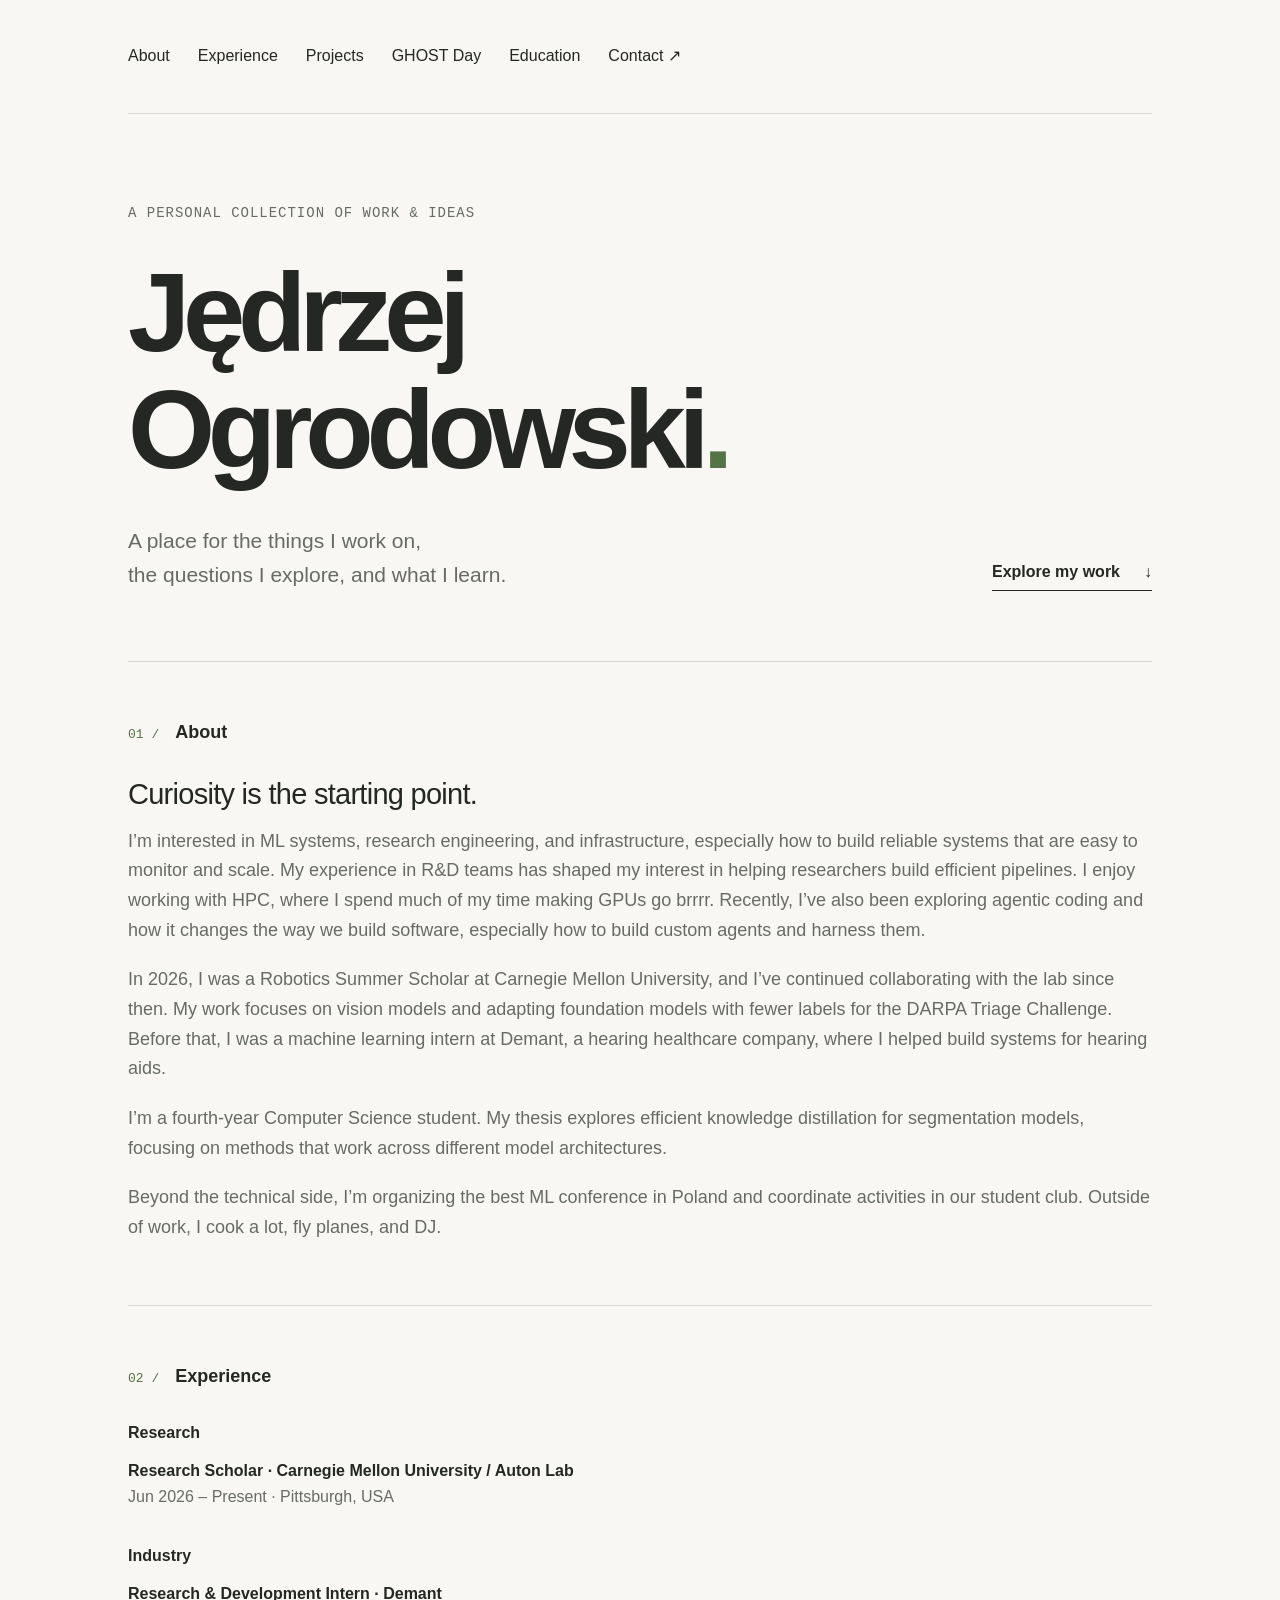
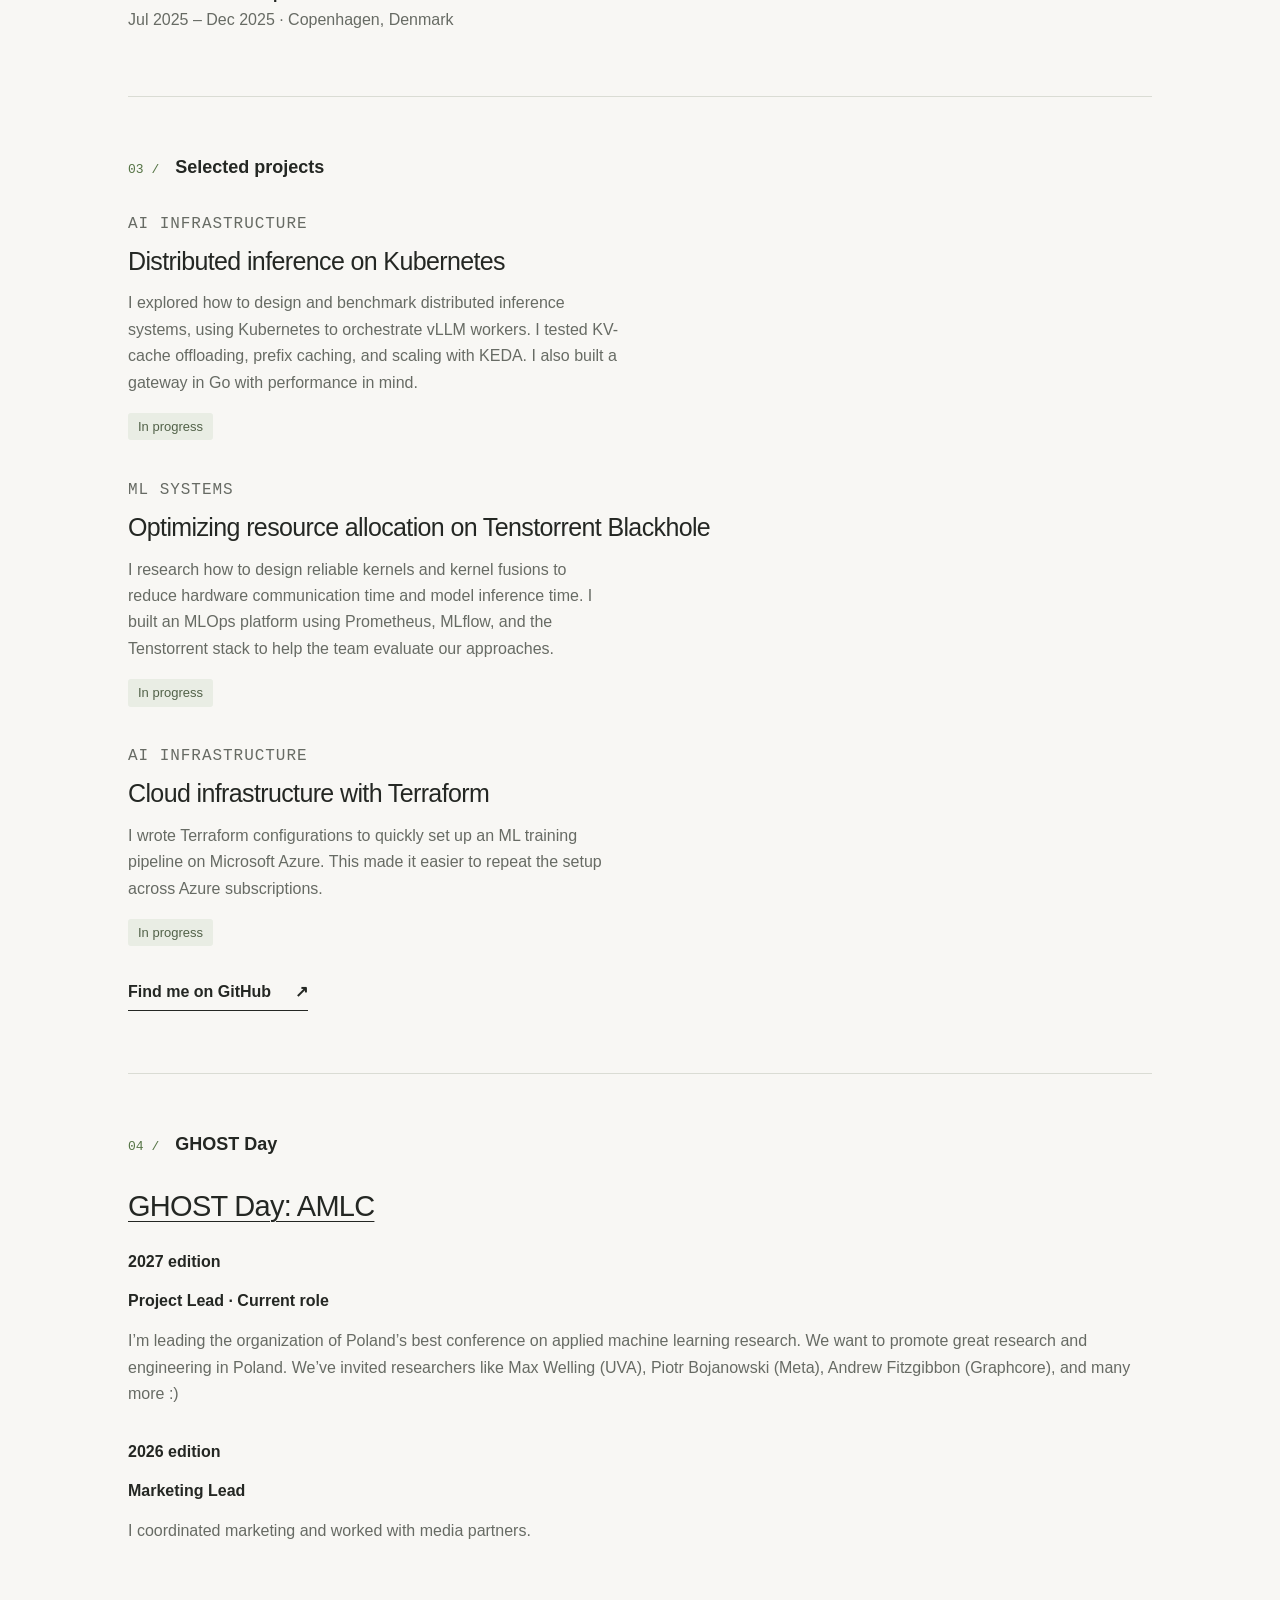
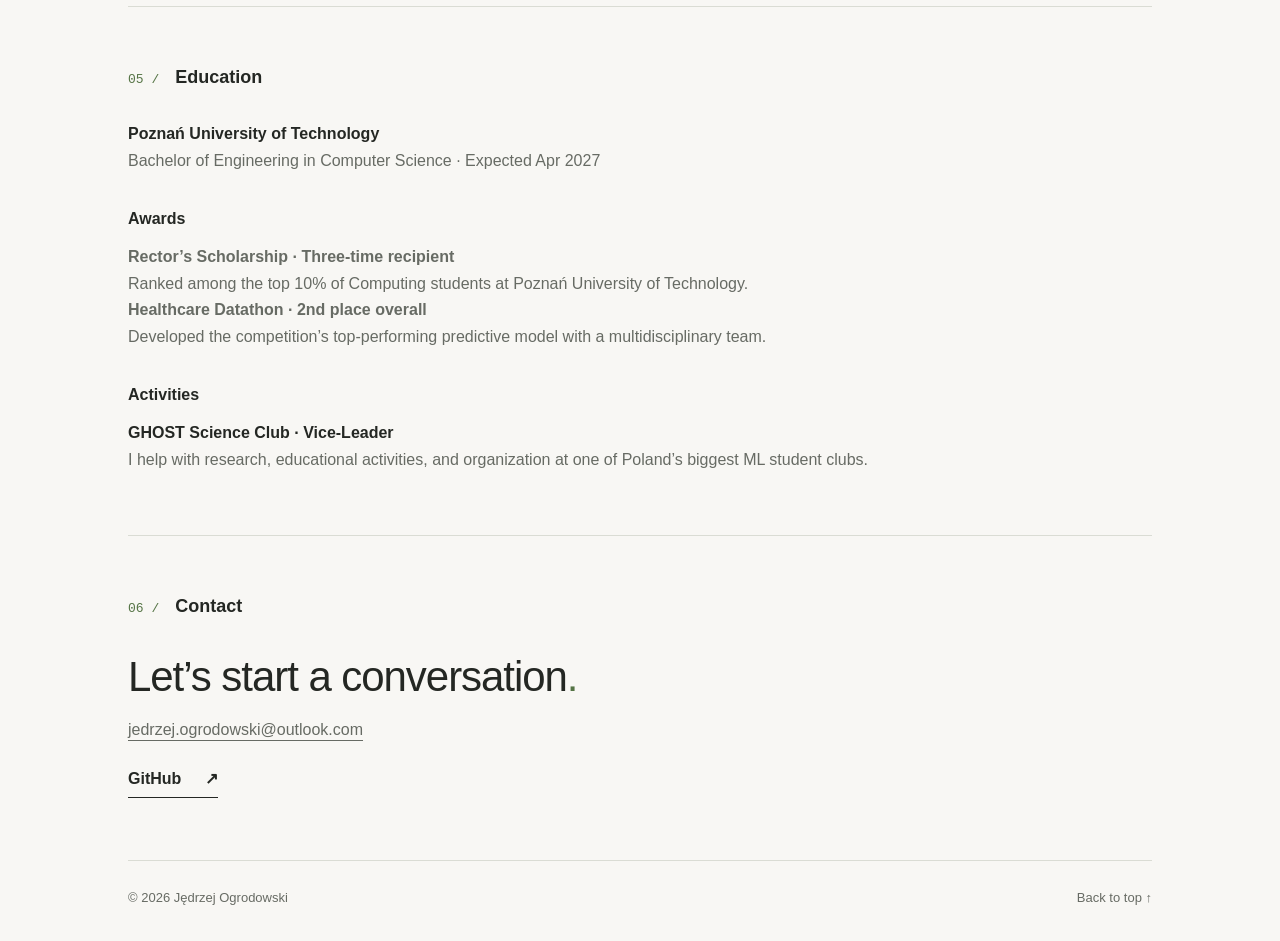
==== index.html @ 7a18b532 "Add personal portfolio website" ====
<!doctype html>
<html lang="en">
<head>
  <meta charset="utf-8">
  <meta name="viewport" content="width=device-width, initial-scale=1">
  <meta name="description" content="Jędrzej Ogrodowski — projects, notes, and experience.">
  <title>Jędrzej Ogrodowski — Portfolio</title>
  <link rel="stylesheet" href="styles.css">
</head>
<body>
  <a class="skip-link" href="#main">Skip to content</a>
  <div class="page">
    <header class="site-header">
      <nav aria-label="Main navigation">
        <a href="#about">About</a><a href="#experience">Experience</a><a href="#projects">Projects</a><a href="#ghost-day">GHOST Day</a><a href="#education">Education</a><a href="#contact">Contact <span aria-hidden="true">↗</span></a>
      </nav>
    </header>
    <main id="main">
      <section class="hero" aria-labelledby="intro-title">
        <p class="eyebrow">A personal collection of work & ideas</p>
        <h1 id="intro-title">Jędrzej<br>Ogrodowski<span class="accent">.</span></h1>
        <div class="hero-bottom">
          <p class="intro">A place for the things I work on,<br class="desktop-break"> the questions I explore, and what I learn.</p>
          <a class="text-link" href="#projects">Explore my work <span aria-hidden="true">↓</span></a>
        </div>
      </section>
      <section class="section about" id="about" aria-labelledby="about-title">
        <div class="section-label"><span>01 /</span><h2 id="about-title">About</h2></div>
        <div class="section-body">
          <h3>Curiosity is the starting point.</h3>
          <p>I’m interested in ML systems, research engineering, and infrastructure, especially how to build reliable systems that are easy to monitor and scale. My experience in R&amp;D teams has shaped my interest in helping researchers build efficient pipelines. I enjoy working with HPC, where I spend much of my time making GPUs go brrrr. Recently, I’ve also been exploring agentic coding and how it changes the way we build software, especially how to build custom agents and harness them.</p>
          <p>In 2026, I was a Robotics Summer Scholar at Carnegie Mellon University, and I’ve continued collaborating with the lab since then. My work focuses on vision models and adapting foundation models with fewer labels for the DARPA Triage Challenge. Before that, I was a machine learning intern at Demant, a hearing healthcare company, where I helped build systems for hearing aids.</p>
          <p>I’m a fourth-year Computer Science student. My thesis explores efficient knowledge distillation for segmentation models, focusing on methods that work across different model architectures.</p>
          <p>Beyond the technical side, I’m organizing the best ML conference in Poland and coordinate activities in our student club. Outside of work, I cook a lot, fly planes, and DJ.</p>
        </div>
      </section>
      <div class="background-grid">
        <section class="background-column" id="experience" aria-labelledby="experience-title">
          <div class="section-label"><span>02 /</span><h2 id="experience-title">Experience</h2></div>
          <div class="cv-row"><h4>Research</h4><div>
            <p><strong>Research Scholar · Carnegie Mellon University / Auton Lab</strong><br><span class="muted">Jun 2026 – Present · Pittsburgh, USA</span></p>
          </div></div>
          <div class="cv-row"><h4>Industry</h4><div>
            <p><strong>Research &amp; Development Intern · Demant</strong><br><span class="muted">Jul 2025 – Dec 2025 · Copenhagen, Denmark</span></p>
          </div></div>
        </section>
      </div>
      <section class="section" id="projects" aria-labelledby="projects-title">
        <div class="section-label"><span>03 /</span><h2 id="projects-title">Selected projects</h2></div>
        <div class="section-body">
          <article class="project-row">
            <div><p class="small-label">AI Infrastructure</p><h3>Distributed inference on Kubernetes</h3><p>I explored how to design and benchmark distributed inference systems, using Kubernetes to orchestrate vLLM workers. I tested KV-cache offloading, prefix caching, and scaling with KEDA. I also built a gateway in Go with performance in mind.</p><span class="status">In progress</span></div>
          </article>
          <article class="project-row">
            <div><p class="small-label">ML Systems</p><h3>Optimizing resource allocation on Tenstorrent Blackhole</h3><p>I research how to design reliable kernels and kernel fusions to reduce hardware communication time and model inference time. I built an MLOps platform using Prometheus, MLflow, and the Tenstorrent stack to help the team evaluate our approaches.</p><span class="status">In progress</span></div>
          </article>
          <article class="project-row">
            <div>
              <p class="small-label">AI Infrastructure</p>
              <h3>Cloud infrastructure with Terraform</h3>
              <p>I wrote Terraform configurations to quickly set up an ML training pipeline on Microsoft Azure. This made it easier to repeat the setup across Azure subscriptions.</p><span class="status">In progress</span>
            </div>
          </article>
          <a class="text-link" href="https://github.com/OgrodowskiJedrzej">Find me on GitHub <span aria-hidden="true">↗</span></a>
        </div>
      </section>
      <section class="section" id="ghost-day" aria-labelledby="ghost-day-title">
        <div class="section-label"><span>04 /</span><h2 id="ghost-day-title">GHOST Day</h2></div>
        <div class="section-body">
          <h3><a href="https://ghostday.pl">GHOST Day: AMLC</a></h3>
          <div class="cv-row"><h4>2027 edition</h4><div>
            <p><strong>Project Lead · Current role</strong></p>
            <p class="muted">I’m leading the organization of Poland’s best conference on applied machine learning research. We want to promote great research and engineering in Poland. We’ve invited researchers like Max Welling (UVA), Piotr Bojanowski (Meta), Andrew Fitzgibbon (Graphcore), and many more :)</p>
          </div></div>
          <div class="cv-row"><h4>2026 edition</h4><div>
            <p><strong>Marketing Lead</strong></p>
            <p class="muted">I coordinated marketing and worked with media partners.</p>
          </div></div>
        </div>
      </section>
      <div class="background-grid">
        <section class="background-column" id="education" aria-labelledby="education-title">
          <div class="section-label"><span>05 /</span><h2 id="education-title">Education</h2></div>
          <div class="cv-row"><div>
            <p><strong>Poznań University of Technology</strong><br><span class="muted">Bachelor of Engineering in Computer Science · Expected Apr 2027</span></p>
          </div></div>
          <div class="education-entry">
          <div class="cv-row"><h4>Awards</h4><p class="muted"><strong>Rector’s Scholarship · Three-time recipient</strong><br>Ranked among the top 10% of Computing students at Poznań University of Technology.<br><strong>Healthcare Datathon · 2nd place overall</strong><br>Developed the competition’s top-performing predictive model with a multidisciplinary team.</p></div>
          <div class="cv-row"><h4>Activities</h4><div>
            <p><strong>GHOST Science Club · Vice-Leader</strong><br><span class="muted">I help with research, educational activities, and organization at one of Poland’s biggest ML student clubs.</span></p>
          </div></div>
          </div>
        </section>
      </div>
      <section class="section contact" id="contact" aria-labelledby="contact-title">
        <div class="section-label"><span>06 /</span><h2 id="contact-title">Contact</h2></div>
        <div class="section-body"><h3>Let’s start a conversation<span class="accent">.</span></h3><p><a href="mailto:jedrzej.ogrodowski@outlook.com">jedrzej.ogrodowski@outlook.com</a></p><a class="text-link" href="https://github.com/OgrodowskiJedrzej">GitHub <span aria-hidden="true">↗</span></a></div>
      </section>
    </main>
    <footer><span>© 2026 Jędrzej Ogrodowski</span><a href="#intro-title">Back to top ↑</a></footer>
  </div>
</body>
</html>
---- styles.css ----
:root {
  color-scheme: light;
  --paper: #f8f7f4;
  --ink: #242723;
  --muted: #676b64;
  --line: #dadcd4;
  --accent: #557445;
}
* { box-sizing: border-box; }
html { scroll-behavior: smooth; scroll-padding-top: 28px; }
body { margin: 0; background: var(--paper); color: var(--ink); font-family: -apple-system, BlinkMacSystemFont, "Segoe UI", sans-serif; font-size: 18px; line-height: 1.65; -webkit-font-smoothing: antialiased; }
a { color: inherit; text-decoration-thickness: 1px; text-underline-offset: 5px; }
a:hover { color: var(--accent); }
a:focus-visible { outline: 2px solid var(--accent); outline-offset: 6px; border-radius: 2px; }
::selection { background: #dce5d4; }
.page { max-width: 1120px; margin: auto; padding: 0 48px; }
.site-header { min-height: 114px; display: flex; align-items: center; justify-content: space-between; gap: 24px; border-bottom: 1px solid var(--line); }
.wordmark { font-size: 32px; font-weight: 750; letter-spacing: -2px; text-decoration: none; }
.wordmark span, .accent { color: var(--accent); }
nav { display: flex; flex-wrap: wrap; gap: 28px; font-size: 16px; }
nav a { text-decoration: none; }
.hero { padding: 88px 0 70px; }
.eyebrow, .small-label, .section-label > span, .item-number { font-family: ui-monospace, SFMono-Regular, Consolas, monospace; }
.eyebrow { font-size: 14px; letter-spacing: .07em; text-transform: uppercase; color: var(--muted); margin: 0 0 30px; }
h1 { font-size: clamp(60px, 9vw, 112px); line-height: 1.04; letter-spacing: -.065em; font-weight: 550; margin: 0; }
.hero-bottom { display: flex; justify-content: space-between; align-items: flex-end; gap: 30px; margin-top: 36px; }
.intro { color: var(--muted); font-size: 21px; line-height: 1.6; margin: 0; }
.text-link { display: inline-flex; align-items: center; gap: 24px; font-size: 16px; font-weight: 600; text-decoration: none; padding-bottom: 5px; border-bottom: 1px solid var(--ink); }
.section { display: grid; grid-template-columns: 1fr; gap: 28px; padding: 56px 0 62px; border-top: 1px solid var(--line); }
.section-label { display: flex; gap: 16px; align-items: baseline; }
.section-label > span { font-size: 13px; color: var(--accent); white-space: nowrap; }
h2 { margin: 0; font-size: 18px; font-weight: 600; }
h3 { margin: 0 0 13px; font-size: 29px; font-weight: 500; line-height: 1.3; letter-spacing: -.025em; }
p { margin: 0 0 20px; }
.section-body > p, .project-row p, .writing-row p { color: var(--muted); }
.small-label { font-size: 12px; letter-spacing: .06em; text-transform: uppercase; color: var(--muted); }
.placeholder { border-left: 2px solid #bbc9b1; padding-left: 20px; margin: 28px 0; }
.placeholder p { font-size: 16px; color: var(--muted); margin: 8px 0 0; }
.interests p { margin: 6px 0 0; font-size: 16px; }
.muted { color: var(--muted); }
.section-intro { margin-bottom: 30px; }
.project-row { display: grid; grid-template-columns: 1fr; padding: 0; }
.project-row + .project-row { margin-top: 36px; }
.item-number { padding-top: 4px; color: var(--muted); font-size: 13px; }
.project-row .small-label { margin-bottom: 8px; }
.project-row h3 { font-size: 25px; }
.project-row p { font-size: 16px; max-width: 490px; margin-bottom: 15px; }
.status { display: inline-block; font-size: 13px; color: #526249; background: #e9ede4; padding: 3px 10px; border-radius: 3px; }
.project-row + .text-link { margin-top: 32px; }
.writing-row { display: flex; justify-content: space-between; gap: 24px; text-decoration: none; }
.writing-row h3 { margin: 9px 0; font-size: 26px; }
.writing-row p { font-size: 16px; margin: 0; }
.row-arrow { font-size: 29px; color: var(--accent); }
.background-grid { display: grid; grid-template-columns: 1fr; gap: 48px; padding: 56px 0 62px; border-top: 1px solid var(--line); }
.background-column { min-width: 0; }
.background-column .section-label { margin-bottom: 28px; }
.background-column .cv-row { grid-template-columns: 1fr; gap: 12px; }
.cv-row p + p { margin-top: 14px; }
.skills-content p { font-size: 16px; margin: 0; }
.cv-row { display: grid; grid-template-columns: 1fr; gap: 12px; padding: 0; }
.cv-row + .cv-row { margin-top: 32px; }
.section-body > h3 + .cv-row { margin-top: 24px; }
.section-body > p:last-child { margin-bottom: 0; }
h4 { font-size: 16px; font-weight: 600; margin: 0; }
.cv-row p { font-size: 16px; margin: 0; }
.availability-note { font-size: 14px; margin: 20px 0 0; }
.contact h3 { font-size: clamp(28px, 4vw, 42px); max-width: 450px; }
.contact p { font-size: 16px; max-width: 430px; }
footer { border-top: 1px solid var(--line); padding: 26px 0 32px; display: flex; justify-content: space-between; gap: 20px; font-size: 13px; color: var(--muted); }
footer a { text-decoration: none; }
.skip-link { position: absolute; left: 16px; top: -100px; padding: 10px 16px; background: var(--ink); color: white; z-index: 1; }
.skip-link:focus { top: 12px; }
.article-header { padding: 70px 0 36px; }
.article-header h1 { font-size: clamp(40px, 6vw, 68px); letter-spacing: -.045em; line-height: 1.12; max-width: 750px; margin: 24px 0; }
.article-content { max-width: 650px; margin: 0 auto; padding: 10px 0 80px; }
.article-content p, .article-content li { color: var(--muted); }
.article-content h2 { font-size: 27px; letter-spacing: -.02em; margin: 36px 0 16px; }
.article-content ul { padding-left: 22px; }
.article-content li { margin-bottom: 10px; }
@media (max-width: 760px) {
  .background-grid { grid-template-columns: 1fr; gap: 36px; padding: 34px 0 42px; }
  .page { padding: 0 26px; }
  .site-header { min-height: 90px; }
  nav { gap: 18px; font-size: 14px; }
  .hero { padding: 60px 0 48px; }
  .hero-bottom { display: block; }
  .hero-bottom .text-link { margin-top: 26px; }
  .intro { font-size: 18px; }
  .section { grid-template-columns: 1fr; gap: 28px; padding: 34px 0 42px; }
  .section-label { gap: 12px; }
  .article-header { padding-top: 44px; }
}
@media (max-width: 420px) {
  .page { padding: 0 20px; }
  .site-header { align-items: flex-start; padding: 20px 0; gap: 16px; }
  .wordmark { line-height: 1; }
  nav { max-width: 230px; justify-content: flex-end; gap: 10px 16px; }
  h1 { font-size: clamp(42px, 13.3vw, 56px); }
  .eyebrow { font-size: 12px; }
  .desktop-break { display: none; }
  .cv-row { grid-template-columns: 1fr; gap: 6px; }
  footer { flex-direction: column; gap: 10px; }
}
@media (prefers-reduced-motion: reduce) {
  html { scroll-behavior: auto; }
}

.education-entry { margin-top: 32px; }
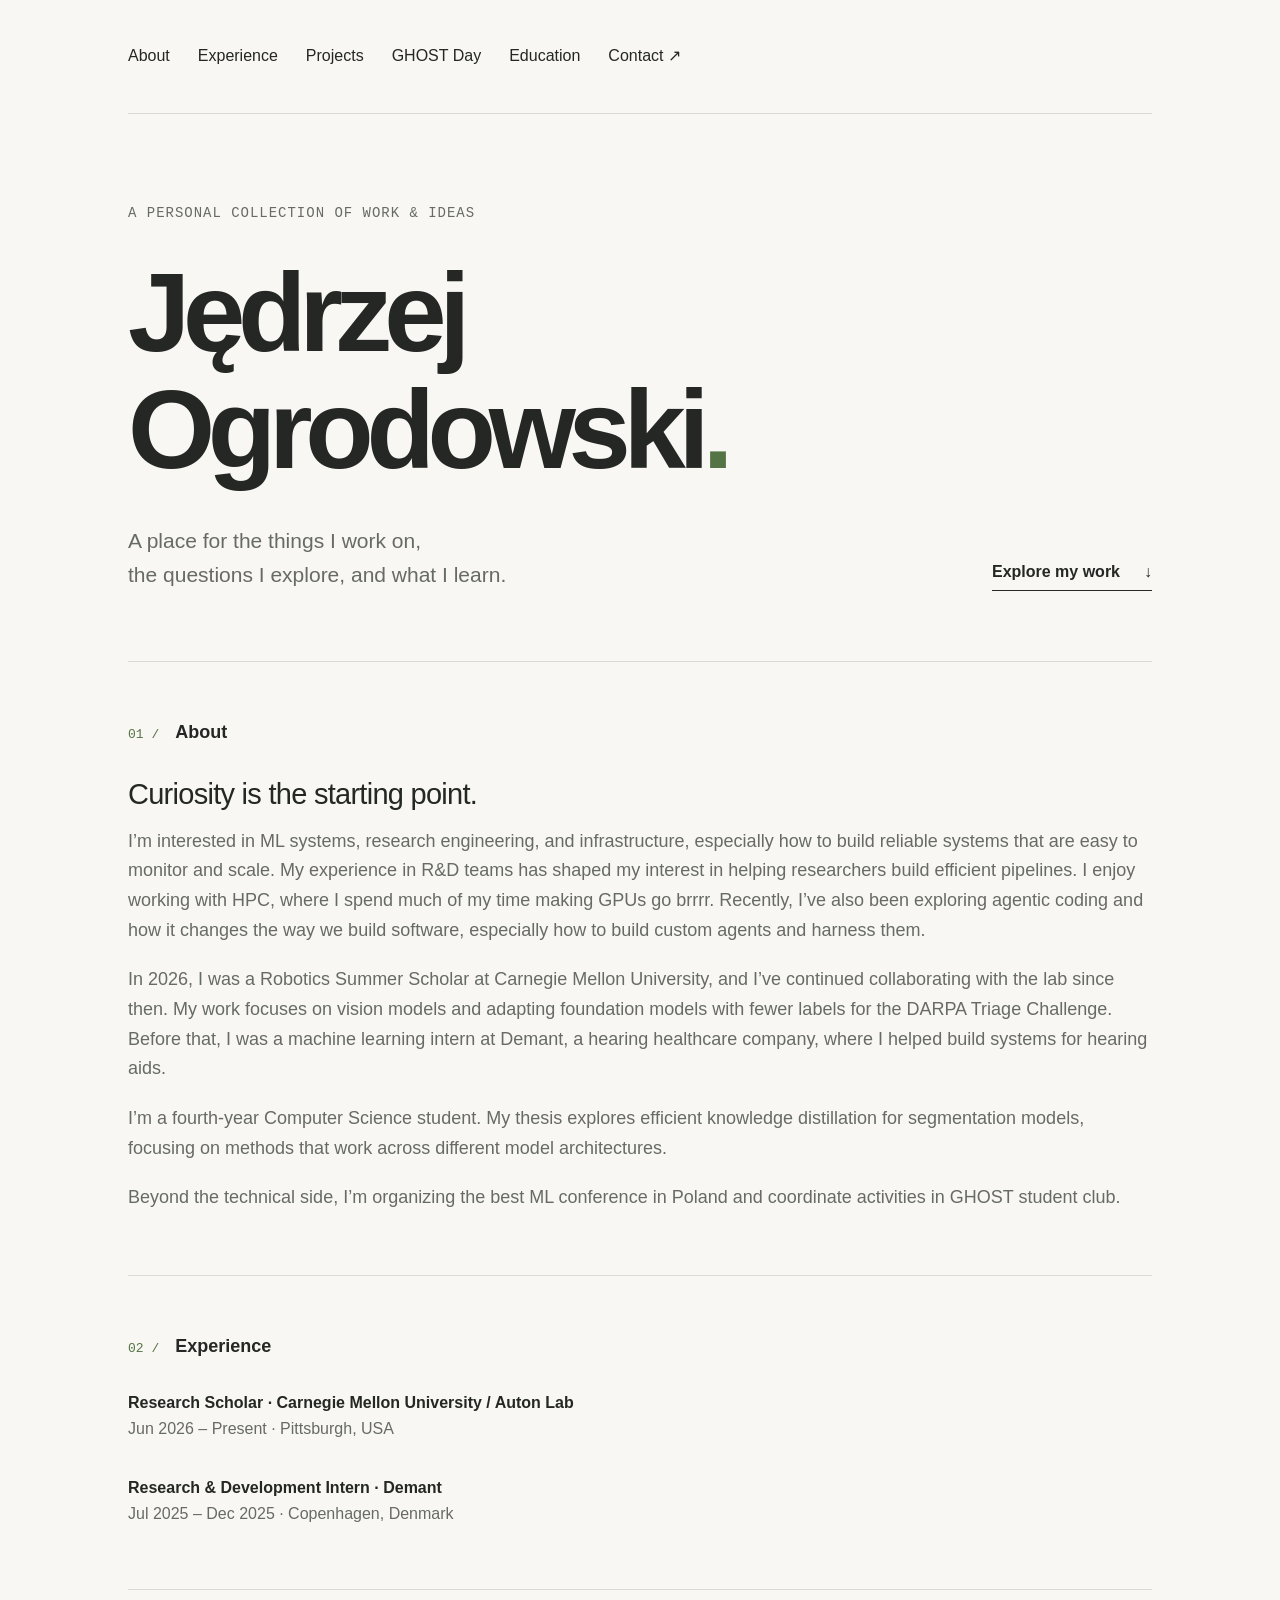
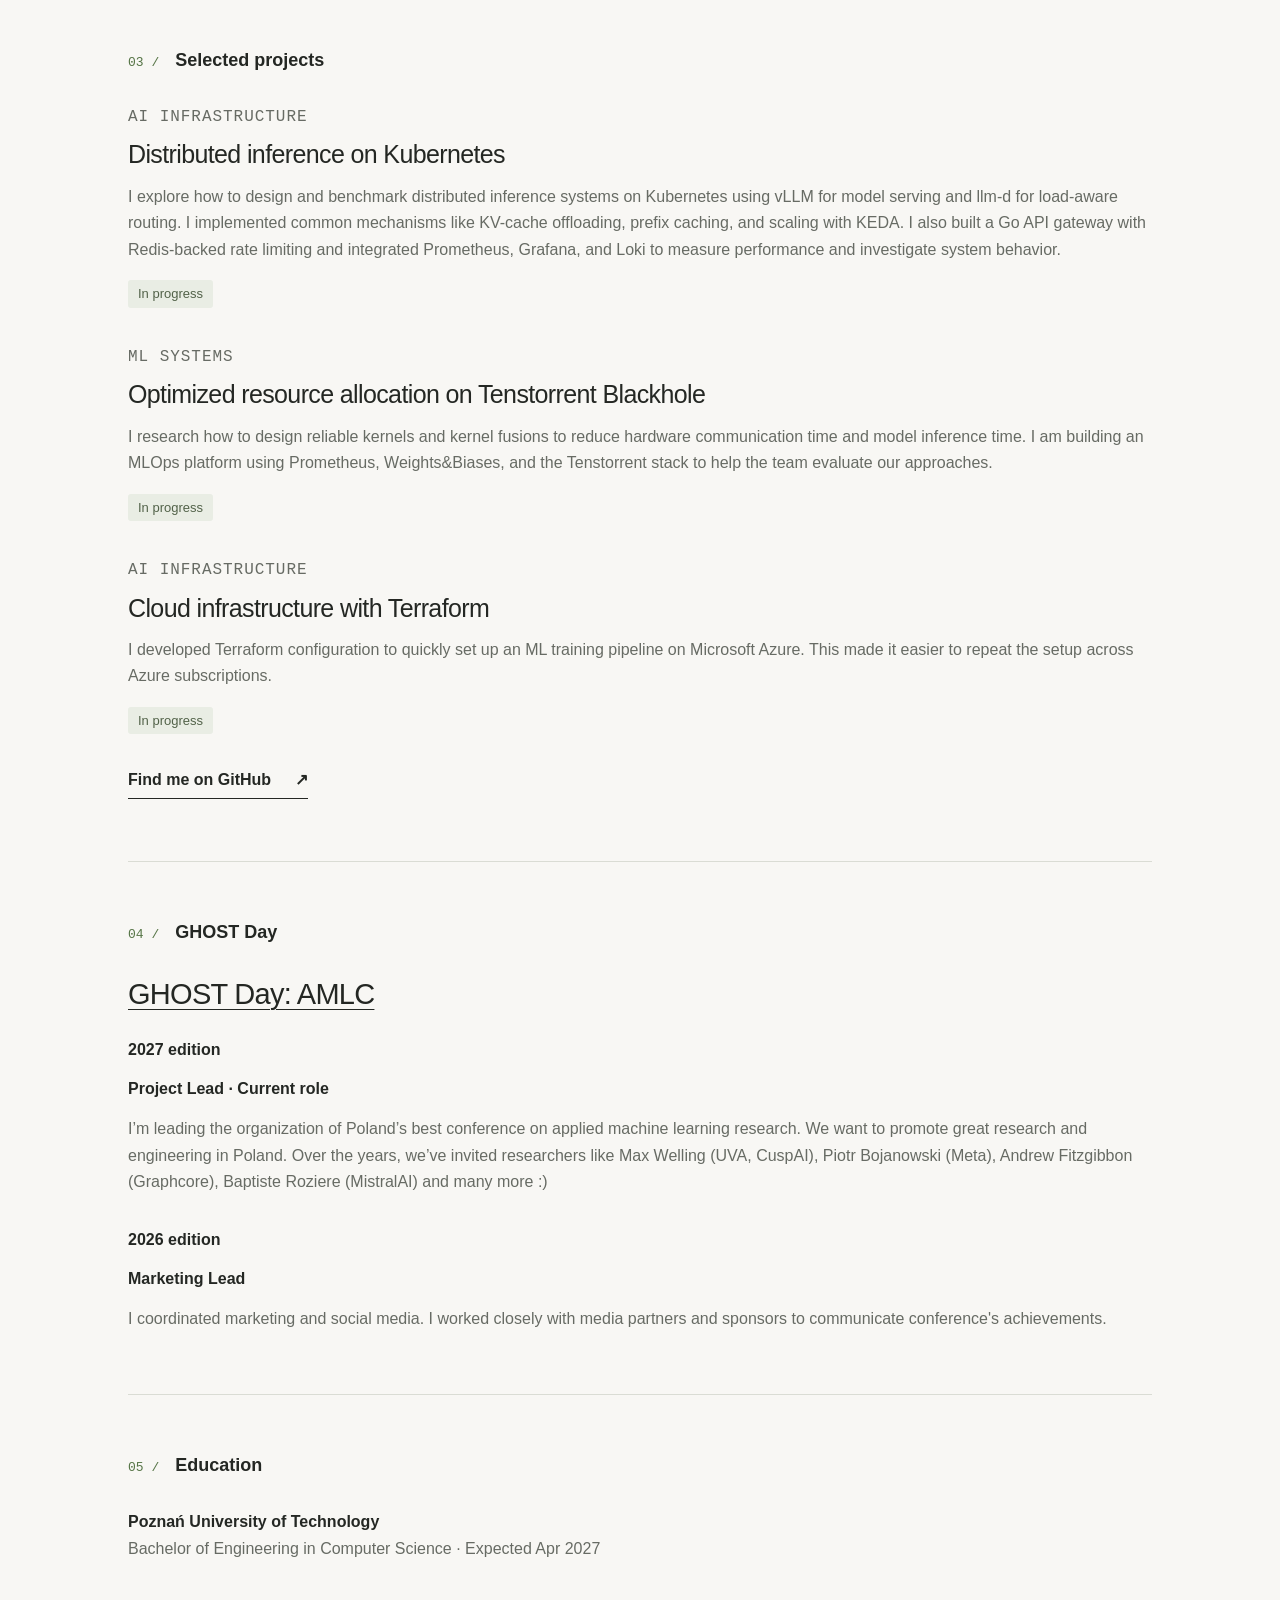
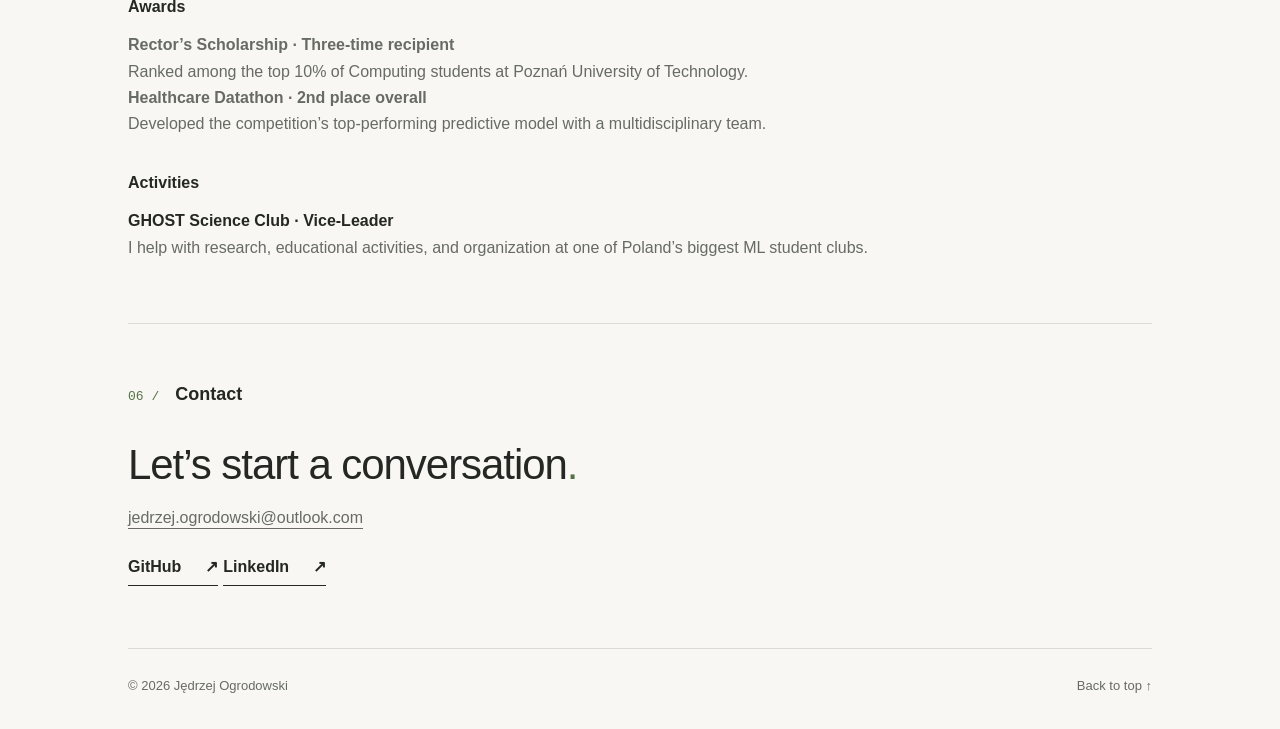
==== commit 8b270f93: "Update portfolio content and contact links" ====
--- a/index.html
+++ b/index.html
@@ -31,16 +31,16 @@
           <p>I’m interested in ML systems, research engineering, and infrastructure, especially how to build reliable systems that are easy to monitor and scale. My experience in R&amp;D teams has shaped my interest in helping researchers build efficient pipelines. I enjoy working with HPC, where I spend much of my time making GPUs go brrrr. Recently, I’ve also been exploring agentic coding and how it changes the way we build software, especially how to build custom agents and harness them.</p>
           <p>In 2026, I was a Robotics Summer Scholar at Carnegie Mellon University, and I’ve continued collaborating with the lab since then. My work focuses on vision models and adapting foundation models with fewer labels for the DARPA Triage Challenge. Before that, I was a machine learning intern at Demant, a hearing healthcare company, where I helped build systems for hearing aids.</p>
           <p>I’m a fourth-year Computer Science student. My thesis explores efficient knowledge distillation for segmentation models, focusing on methods that work across different model architectures.</p>
-          <p>Beyond the technical side, I’m organizing the best ML conference in Poland and coordinate activities in our student club. Outside of work, I cook a lot, fly planes, and DJ.</p>
+          <p>Beyond the technical side, I’m organizing the best ML conference in Poland and coordinate activities in GHOST student club.</p>
         </div>
       </section>
       <div class="background-grid">
         <section class="background-column" id="experience" aria-labelledby="experience-title">
           <div class="section-label"><span>02 /</span><h2 id="experience-title">Experience</h2></div>
-          <div class="cv-row"><h4>Research</h4><div>
+          <div class="cv-row"><div>
             <p><strong>Research Scholar · Carnegie Mellon University / Auton Lab</strong><br><span class="muted">Jun 2026 – Present · Pittsburgh, USA</span></p>
           </div></div>
-          <div class="cv-row"><h4>Industry</h4><div>
+          <div class="cv-row"><div>
             <p><strong>Research &amp; Development Intern · Demant</strong><br><span class="muted">Jul 2025 – Dec 2025 · Copenhagen, Denmark</span></p>
           </div></div>
         </section>
@@ -49,16 +49,16 @@
         <div class="section-label"><span>03 /</span><h2 id="projects-title">Selected projects</h2></div>
         <div class="section-body">
           <article class="project-row">
-            <div><p class="small-label">AI Infrastructure</p><h3>Distributed inference on Kubernetes</h3><p>I explored how to design and benchmark distributed inference systems, using Kubernetes to orchestrate vLLM workers. I tested KV-cache offloading, prefix caching, and scaling with KEDA. I also built a gateway in Go with performance in mind.</p><span class="status">In progress</span></div>
+            <div><p class="small-label">AI Infrastructure</p><h3>Distributed inference on Kubernetes</h3><p>I explore how to design and benchmark distributed inference systems on Kubernetes using vLLM for model serving and llm-d for load-aware routing. I implemented common mechanisms like KV-cache offloading, prefix caching, and scaling with KEDA. I also built a Go API gateway with Redis-backed rate limiting and integrated Prometheus, Grafana, and Loki to measure performance and investigate system behavior.</p><span class="status">In progress</span></div>
           </article>
           <article class="project-row">
-            <div><p class="small-label">ML Systems</p><h3>Optimizing resource allocation on Tenstorrent Blackhole</h3><p>I research how to design reliable kernels and kernel fusions to reduce hardware communication time and model inference time. I built an MLOps platform using Prometheus, MLflow, and the Tenstorrent stack to help the team evaluate our approaches.</p><span class="status">In progress</span></div>
+            <div><p class="small-label">ML Systems</p><h3>Optimized resource allocation on Tenstorrent Blackhole</h3><p>I research how to design reliable kernels and kernel fusions to reduce hardware communication time and model inference time. I am building an MLOps platform using Prometheus, Weights&Biases, and the Tenstorrent stack to help the team evaluate our approaches.</p><span class="status">In progress</span></div>
           </article>
           <article class="project-row">
             <div>
               <p class="small-label">AI Infrastructure</p>
               <h3>Cloud infrastructure with Terraform</h3>
-              <p>I wrote Terraform configurations to quickly set up an ML training pipeline on Microsoft Azure. This made it easier to repeat the setup across Azure subscriptions.</p><span class="status">In progress</span>
+              <p>I developed Terraform configuration to quickly set up an ML training pipeline on Microsoft Azure. This made it easier to repeat the setup across Azure subscriptions.</p><span class="status">In progress</span>
             </div>
           </article>
           <a class="text-link" href="https://github.com/OgrodowskiJedrzej">Find me on GitHub <span aria-hidden="true">↗</span></a>
@@ -70,11 +70,11 @@
           <h3><a href="https://ghostday.pl">GHOST Day: AMLC</a></h3>
           <div class="cv-row"><h4>2027 edition</h4><div>
             <p><strong>Project Lead · Current role</strong></p>
-            <p class="muted">I’m leading the organization of Poland’s best conference on applied machine learning research. We want to promote great research and engineering in Poland. We’ve invited researchers like Max Welling (UVA), Piotr Bojanowski (Meta), Andrew Fitzgibbon (Graphcore), and many more :)</p>
+            <p class="muted">I’m leading the organization of Poland’s best conference on applied machine learning research. We want to promote great research and engineering in Poland. Over the years, we’ve invited researchers like Max Welling (UVA, CuspAI), Piotr Bojanowski (Meta), Andrew Fitzgibbon (Graphcore), Baptiste Roziere (MistralAI) and many more :)</p>
           </div></div>
           <div class="cv-row"><h4>2026 edition</h4><div>
             <p><strong>Marketing Lead</strong></p>
-            <p class="muted">I coordinated marketing and worked with media partners.</p>
+            <p class="muted">I coordinated marketing and social media. I worked closely with media partners and sponsors to communicate conference's achievements.</p>
           </div></div>
         </div>
       </section>
@@ -94,7 +94,7 @@
       </div>
       <section class="section contact" id="contact" aria-labelledby="contact-title">
         <div class="section-label"><span>06 /</span><h2 id="contact-title">Contact</h2></div>
-        <div class="section-body"><h3>Let’s start a conversation<span class="accent">.</span></h3><p><a href="mailto:jedrzej.ogrodowski@outlook.com">jedrzej.ogrodowski@outlook.com</a></p><a class="text-link" href="https://github.com/OgrodowskiJedrzej">GitHub <span aria-hidden="true">↗</span></a></div>
+        <div class="section-body"><h3>Let’s start a conversation<span class="accent">.</span></h3><p><a href="mailto:jedrzej.ogrodowski@outlook.com">jedrzej.ogrodowski@outlook.com</a></p><a class="text-link" href="https://github.com/OgrodowskiJedrzej">GitHub <span aria-hidden="true">↗</span></a> <a class="text-link" href="https://www.linkedin.com/in/jedrzej-ogrodowski">LinkedIn <span aria-hidden="true">↗</span></a></div>
       </section>
     </main>
     <footer><span>© 2026 Jędrzej Ogrodowski</span><a href="#intro-title">Back to top ↑</a></footer>
--- a/styles.css
+++ b/styles.css
@@ -44,7 +44,7 @@
 .item-number { padding-top: 4px; color: var(--muted); font-size: 13px; }
 .project-row .small-label { margin-bottom: 8px; }
 .project-row h3 { font-size: 25px; }
-.project-row p { font-size: 16px; max-width: 490px; margin-bottom: 15px; }
+.project-row p { font-size: 16px; margin-bottom: 15px; }
 .status { display: inline-block; font-size: 13px; color: #526249; background: #e9ede4; padding: 3px 10px; border-radius: 3px; }
 .project-row + .text-link { margin-top: 32px; }
 .writing-row { display: flex; justify-content: space-between; gap: 24px; text-decoration: none; }
